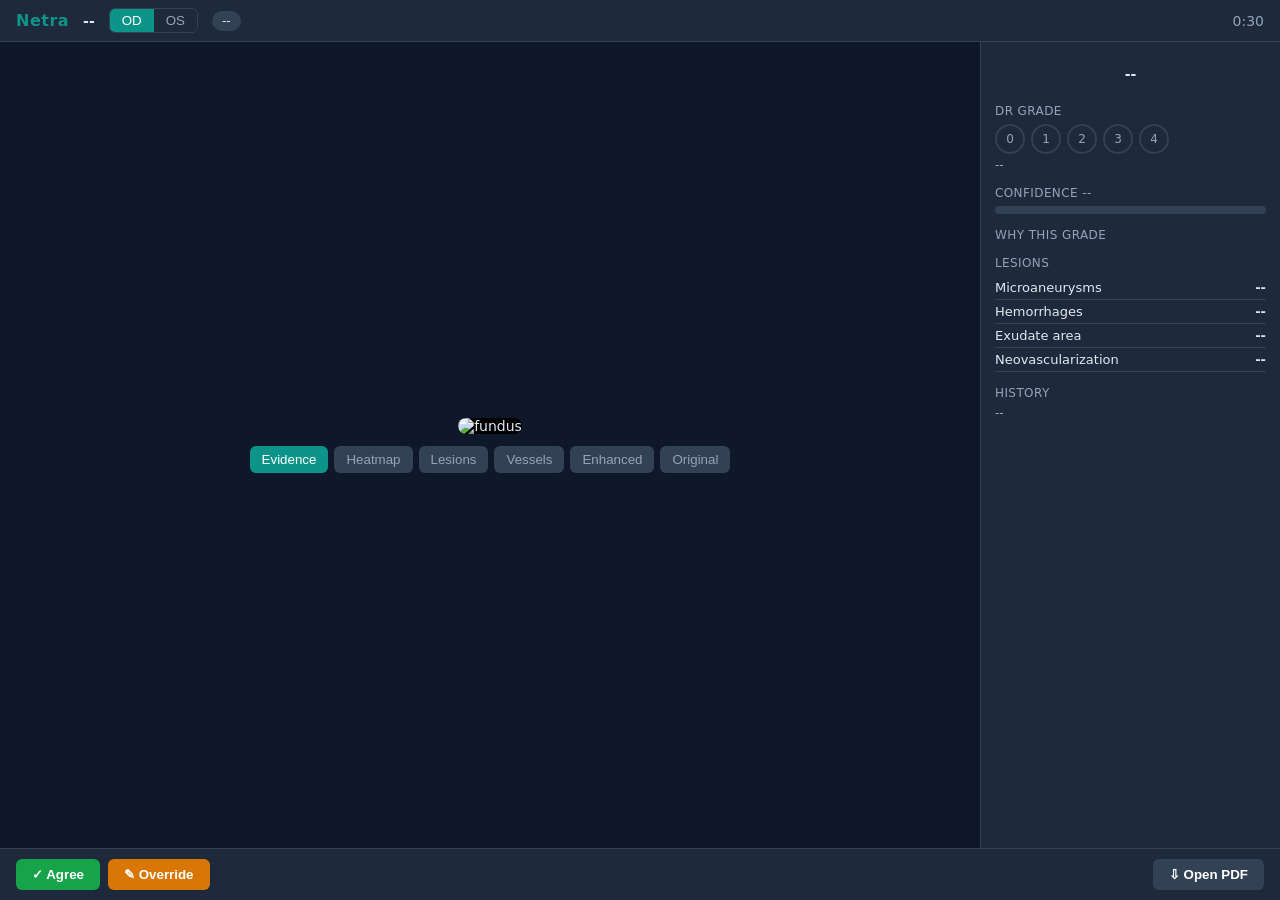
==== app/dashboard.html @ fc71826e "Initial project upload" ====
<!DOCTYPE html>
<html lang="en">
<head>
  <meta charset="UTF-8">
  <title>Netra - DR Screening</title>
  <link rel="stylesheet" href="dashboard.css">
</head>
<body>
  <header id="topbar">
    <span class="brand">Netra</span>
    <span id="patientId">--</span>
    <span class="eye-toggle">
      <button id="eyeOD" class="eye active" data-eye="OD">OD</button>
      <button id="eyeOS" class="eye"        data-eye="OS">OS</button>
    </span>
    <span id="qualityChip" class="chip">--</span>
    <span class="spacer"></span>
    <span id="reviewTimer">0:30</span>
  </header>

  <main id="content">
    <!-- image viewer -->
    <section id="image-panel">
      <img id="fundusImg" alt="fundus">
      <div id="layer-toggles">
        <button class="layer active" data-layer="evidence">Evidence</button>
        <button class="layer" data-layer="gradcam">Heatmap</button>
        <button class="layer" data-layer="lesionOverlay">Lesions</button>
        <button class="layer" data-layer="vesselMap">Vessels</button>
        <button class="layer" data-layer="enhanced">Enhanced</button>
        <button class="layer" data-layer="original">Original</button>
      </div>
    </section>

    <!-- results -->
    <aside id="results-panel">
      <div id="verdict" class="verdict">--</div>

      <div class="block">
        <div class="label">DR Grade</div>
        <div id="grade-pips">
          <span class="pip" data-g="0">0</span>
          <span class="pip" data-g="1">1</span>
          <span class="pip" data-g="2">2</span>
          <span class="pip" data-g="3">3</span>
          <span class="pip" data-g="4">4</span>
        </div>
        <div id="gradeLabel" class="sub">--</div>
      </div>

      <div class="block">
        <div class="label">Confidence <span id="confPct">--</span></div>
        <div class="bar"><div id="confFill"></div></div>
        <div id="method" class="sub"></div>
      </div>

      <div class="block">
        <div class="label">Why this grade</div>
        <ul id="whyList"></ul>
      </div>

      <div class="block">
        <div class="label">Lesions</div>
        <table id="lesionTable">
          <tr><td>Microaneurysms</td><td id="lesMA">--</td></tr>
          <tr><td>Hemorrhages</td><td id="lesHE">--</td></tr>
          <tr><td>Exudate area</td><td id="lesEX">--</td></tr>
          <tr><td>Neovascularization</td><td id="lesNV">--</td></tr>
        </table>
      </div>

      <div class="block" id="historyBlock">
        <div class="label">History</div>
        <div id="historyTrend" class="sub">--</div>
      </div>
    </aside>
  </main>

  <footer id="action-bar">
    <button id="btnAgree"  class="act agree">&#10003; Agree</button>
    <button id="btnOverride" class="act override">&#9998; Override</button>
    <span id="overridePanel" hidden>
      <select id="overrideGrade">
        <option value="0">0 - No DR</option>
        <option value="1">1 - Mild</option>
        <option value="2">2 - Moderate</option>
        <option value="3">3 - Severe</option>
        <option value="4">4 - Proliferative</option>
      </select>
      <input id="overrideNotes" type="text" placeholder="Notes...">
      <button id="btnOverrideSave" class="act agree">Save</button>
    </span>
    <span class="spacer"></span>
    <span id="statusMsg"></span>
    <button id="btnPdf" class="act pdf">&#8681; Open PDF</button>
  </footer>

  <script src="dashboard.js"></script>
</body>
</html>
---- app/dashboard.css ----
* { box-sizing: border-box; margin: 0; padding: 0; }
:root {
  --bg: #0F172A; --panel: #1E293B; --line: #334155; --ink: #E2E8F0;
  --muted: #94A3B8; --teal: #0D9488; --red: #DC2626; --green: #16A34A; --amber: #D97706;
}
html, body { height: 100%; }
body {
  background: var(--bg); color: var(--ink);
  font-family: "Segoe UI", system-ui, sans-serif; font-size: 14px;
  display: flex; flex-direction: column; overflow: hidden;
}

/* top bar */
#topbar {
  display: flex; align-items: center; gap: 14px;
  background: var(--panel); border-bottom: 1px solid var(--line);
  padding: 8px 16px;
}
.brand { font-weight: 700; color: var(--teal); font-size: 16px; letter-spacing: .5px; }
#patientId { font-weight: 600; }
.spacer { flex: 1; }
.eye-toggle { display: inline-flex; border: 1px solid var(--line); border-radius: 6px; overflow: hidden; }
.eye { background: var(--panel); color: var(--muted); border: 0; padding: 4px 12px; cursor: pointer; }
.eye.active { background: var(--teal); color: #fff; }
.chip { padding: 3px 10px; border-radius: 12px; background: var(--line); font-size: 12px; text-transform: capitalize; }
.chip.gradable   { background: var(--green); }
.chip.borderline { background: var(--amber); }
.chip.ungradable { background: var(--red); }
#reviewTimer { font-variant-numeric: tabular-nums; color: var(--muted); }

/* content */
#content { flex: 1; display: flex; overflow: hidden; }
#image-panel {
  flex: 1; display: flex; flex-direction: column; align-items: center;
  justify-content: center; padding: 16px; gap: 12px; min-width: 0;
}
#fundusImg {
  max-width: 100%; max-height: calc(100vh - 190px);
  border-radius: 8px; background: #000; object-fit: contain;
}
#layer-toggles { display: flex; gap: 6px; flex-wrap: wrap; justify-content: center; }
.layer { background: var(--line); color: var(--muted); border: 0; padding: 6px 12px; border-radius: 6px; cursor: pointer; }
.layer.active { background: var(--teal); color: #fff; }

/* results */
#results-panel {
  width: 300px; flex-shrink: 0; background: var(--panel);
  border-left: 1px solid var(--line); padding: 14px; overflow-y: auto;
}
.verdict { padding: 10px; border-radius: 6px; font-weight: 700; text-align: center; margin-bottom: 12px; }
.verdict.refer     { background: var(--red); }
.verdict.routine   { background: var(--green); }
.verdict.recapture { background: var(--amber); }
.block { margin-bottom: 14px; }
.label { font-size: 12px; color: var(--muted); text-transform: uppercase; letter-spacing: .4px; margin-bottom: 6px; }
.sub { font-size: 12px; color: var(--muted); margin-top: 4px; }
#grade-pips { display: flex; gap: 6px; }
.pip { width: 30px; height: 30px; border-radius: 50%; border: 2px solid var(--line);
  display: flex; align-items: center; justify-content: center; font-size: 12px; color: var(--muted); }
.pip.on { background: var(--teal); border-color: var(--teal); color: #fff; }
.pip.cur { box-shadow: 0 0 0 2px var(--ink); }
.bar { background: var(--line); border-radius: 4px; height: 8px; overflow: hidden; }
#confFill { background: var(--teal); height: 100%; width: 0; transition: width .3s; }
#whyList { list-style: none; }
#whyList li { font-size: 12px; padding: 3px 0 3px 12px; position: relative; }
#whyList li::before { content: "\2022"; color: var(--teal); position: absolute; left: 0; }
#lesionTable { width: 100%; border-collapse: collapse; }
#lesionTable td { padding: 4px 0; font-size: 13px; border-bottom: 1px solid var(--line); }
#lesionTable td:last-child { text-align: right; font-weight: 600; }

/* actions */
#action-bar {
  display: flex; align-items: center; gap: 8px;
  background: var(--panel); border-top: 1px solid var(--line); padding: 10px 16px;
}
.act { border: 0; border-radius: 6px; padding: 8px 16px; cursor: pointer; font-weight: 600; color: #fff; }
.act.agree { background: var(--green); }
.act.override { background: var(--amber); }
.act.pdf { background: var(--line); }
#overridePanel { display: inline-flex; gap: 6px; align-items: center; }
[hidden] { display: none !important; }
#overridePanel select, #overridePanel input {
  background: var(--bg); color: var(--ink); border: 1px solid var(--line); border-radius: 6px; padding: 6px;
}
#overrideNotes { width: 160px; }
#statusMsg { color: var(--green); font-size: 13px; }
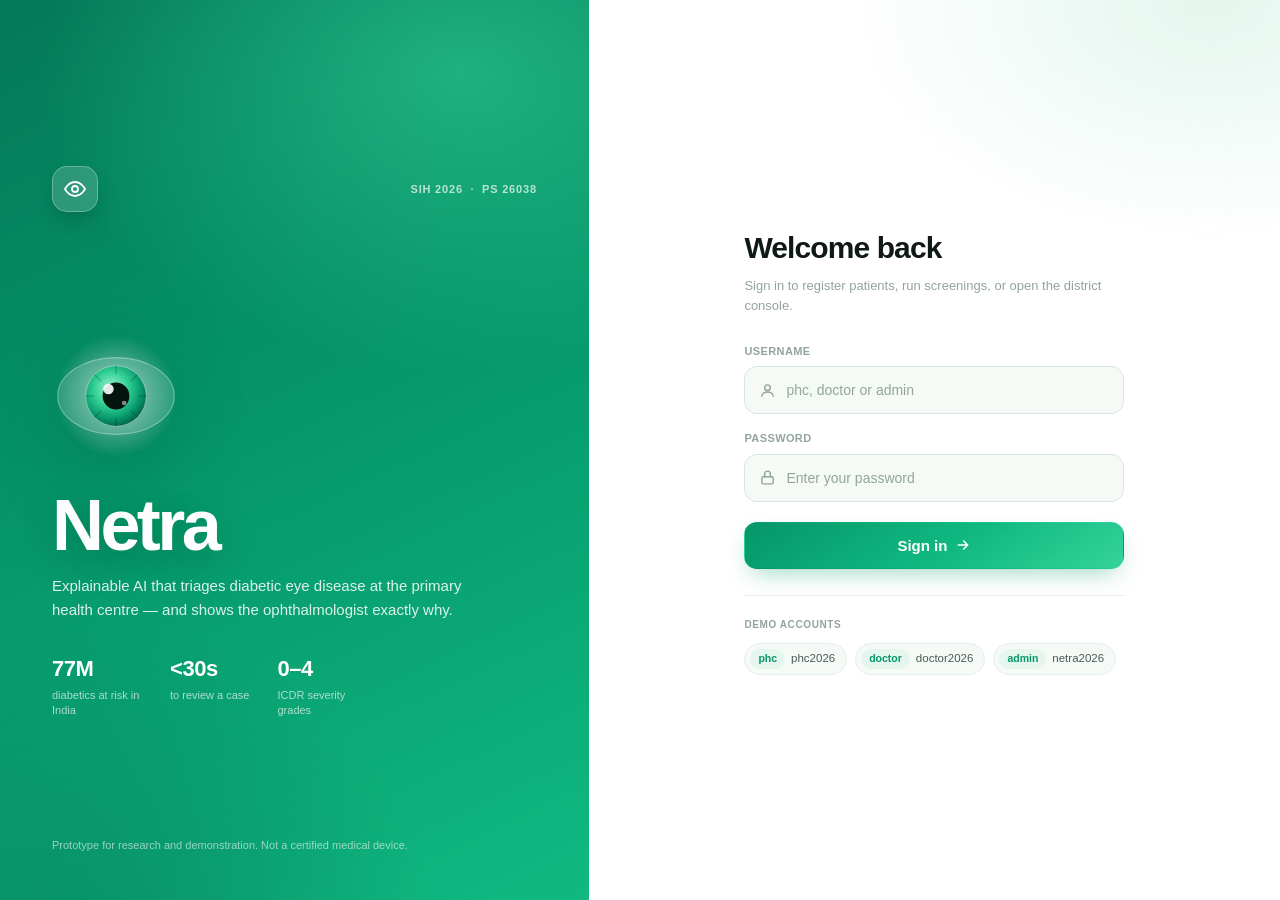
==== commit 5cab0980: "final" ====
--- a/app/dashboard.html
+++ b/app/dashboard.html
@@ -2,99 +2,300 @@
 <html lang="en">
 <head>
   <meta charset="UTF-8">
-  <title>Netra - DR Screening</title>
+  <title>Netra - Retinal Screening</title>
   <link rel="stylesheet" href="dashboard.css">
 </head>
 <body>
-  <header id="topbar">
-    <span class="brand">Netra</span>
-    <span id="patientId">--</span>
-    <span class="eye-toggle">
-      <button id="eyeOD" class="eye active" data-eye="OD">OD</button>
-      <button id="eyeOS" class="eye"        data-eye="OS">OS</button>
-    </span>
-    <span id="qualityChip" class="chip">--</span>
-    <span class="spacer"></span>
-    <span id="reviewTimer">0:30</span>
-  </header>
-
-  <main id="content">
-    <!-- image viewer -->
-    <section id="image-panel">
-      <img id="fundusImg" alt="fundus">
-      <div id="layer-toggles">
-        <button class="layer active" data-layer="evidence">Evidence</button>
-        <button class="layer" data-layer="gradcam">Heatmap</button>
-        <button class="layer" data-layer="lesionOverlay">Lesions</button>
-        <button class="layer" data-layer="vesselMap">Vessels</button>
-        <button class="layer" data-layer="enhanced">Enhanced</button>
-        <button class="layer" data-layer="original">Original</button>
-      </div>
-    </section>
-
-    <!-- results -->
-    <aside id="results-panel">
-      <div id="verdict" class="verdict">--</div>
-
-      <div class="block">
-        <div class="label">DR Grade</div>
-        <div id="grade-pips">
-          <span class="pip" data-g="0">0</span>
-          <span class="pip" data-g="1">1</span>
-          <span class="pip" data-g="2">2</span>
-          <span class="pip" data-g="3">3</span>
-          <span class="pip" data-g="4">4</span>
-        </div>
-        <div id="gradeLabel" class="sub">--</div>
-      </div>
-
-      <div class="block">
-        <div class="label">Confidence <span id="confPct">--</span></div>
-        <div class="bar"><div id="confFill"></div></div>
-        <div id="method" class="sub"></div>
-      </div>
-
-      <div class="block">
-        <div class="label">Why this grade</div>
-        <ul id="whyList"></ul>
-      </div>
-
-      <div class="block">
-        <div class="label">Lesions</div>
-        <table id="lesionTable">
-          <tr><td>Microaneurysms</td><td id="lesMA">--</td></tr>
-          <tr><td>Hemorrhages</td><td id="lesHE">--</td></tr>
-          <tr><td>Exudate area</td><td id="lesEX">--</td></tr>
-          <tr><td>Neovascularization</td><td id="lesNV">--</td></tr>
-        </table>
-      </div>
-
-      <div class="block" id="historyBlock">
-        <div class="label">History</div>
-        <div id="historyTrend" class="sub">--</div>
-      </div>
-    </aside>
+
+<!-- ============================= LOGIN ============================= -->
+<div id="loginView">
+
+  <aside class="lg-brand">
+    <div class="lg-brand-noise"></div>
+    <div class="lg-brand-top">
+      <div class="lg-logo">
+        <svg viewBox="0 0 24 24" fill="none" stroke="currentColor" stroke-width="1.8" stroke-linecap="round" stroke-linejoin="round"><path d="M2 12s3.5-7 10-7 10 7 10 7-3.5 7-10 7-10-7-10-7Z"/><circle cx="12" cy="12" r="3"/></svg>
+      </div>
+      <span class="lg-tag-ps">SIH 2026 &nbsp;·&nbsp; PS 26038</span>
+    </div>
+
+    <div class="lg-brand-mid">
+      <svg class="lg-eye" viewBox="0 0 220 220" fill="none">
+        <defs>
+          <radialGradient id="lgIris" cx="42%" cy="38%" r="65%">
+            <stop offset="0%" stop-color="#a7f3d0"/><stop offset="42%" stop-color="#34d399"/>
+            <stop offset="78%" stop-color="#059669"/><stop offset="100%" stop-color="#065f46"/>
+          </radialGradient>
+          <radialGradient id="lgHalo" cx="50%" cy="50%" r="50%">
+            <stop offset="0%" stop-color="#ffffff" stop-opacity=".55"/><stop offset="100%" stop-color="#ffffff" stop-opacity="0"/>
+          </radialGradient>
+        </defs>
+        <circle cx="110" cy="110" r="104" fill="url(#lgHalo)"/>
+        <ellipse cx="110" cy="110" rx="100" ry="66" fill="#ffffff" fill-opacity=".14"/>
+        <ellipse cx="110" cy="110" rx="100" ry="66" stroke="#ffffff" stroke-opacity=".35" stroke-width="2"/>
+        <circle cx="110" cy="110" r="52" fill="url(#lgIris)"/>
+        <circle cx="110" cy="110" r="52" stroke="#ffffff" stroke-opacity=".4" stroke-width="1.5"/>
+        <circle cx="110" cy="110" r="23" fill="#04140e"/>
+        <circle cx="97" cy="98" r="9" fill="#ffffff" fill-opacity=".9"/>
+        <circle cx="124" cy="122" r="4" fill="#ffffff" fill-opacity=".5"/>
+        <g stroke="#04140e" stroke-opacity=".25" stroke-width="2" stroke-linecap="round" fill="none">
+          <path d="M110 58v14M110 148v14M58 110h14M148 110h14M74 74l10 10M146 146l-10-10M146 74l-10 10M74 146l10-10"/>
+        </g>
+      </svg>
+      <h1>Netra</h1>
+      <p class="lg-mission">Explainable AI that triages diabetic eye disease at the primary health centre &mdash; and shows the ophthalmologist exactly why.</p>
+      <div class="lg-stats">
+        <div><b>77M</b><span>diabetics at risk in India</span></div>
+        <div><b>&lt;30s</b><span>to review a case</span></div>
+        <div><b>0&ndash;4</b><span>ICDR severity grades</span></div>
+      </div>
+    </div>
+
+    <div class="lg-brand-foot">Prototype for research and demonstration. Not a certified medical device.</div>
+  </aside>
+
+  <main class="lg-form">
+    <div class="lg-form-inner">
+      <h2>Welcome back</h2>
+      <p class="lg-sub">Sign in to register patients, run screenings, or open the district console.</p>
+
+      <label class="lg-field">
+        <span>Username</span>
+        <div class="lg-input">
+          <svg viewBox="0 0 24 24" fill="none" stroke="currentColor" stroke-width="2" stroke-linecap="round"><circle cx="12" cy="8" r="4"/><path d="M4 20c0-4 4-6 8-6s8 2 8 6"/></svg>
+          <input id="loginUser" type="text" autocomplete="username" placeholder="phc, doctor or admin">
+        </div>
+      </label>
+
+      <label class="lg-field">
+        <span>Password</span>
+        <div class="lg-input">
+          <svg viewBox="0 0 24 24" fill="none" stroke="currentColor" stroke-width="2" stroke-linecap="round" stroke-linejoin="round"><rect x="4" y="11" width="16" height="10" rx="2"/><path d="M8 11V7a4 4 0 0 1 8 0v4"/></svg>
+          <input id="loginPass" type="password" autocomplete="current-password" placeholder="Enter your password">
+        </div>
+      </label>
+
+      <div class="login-err" id="loginErr" hidden></div>
+
+      <button class="btn primary lg" id="loginBtn">
+        Sign in
+        <svg viewBox="0 0 24 24" fill="none" stroke="currentColor" stroke-width="2.4" stroke-linecap="round" stroke-linejoin="round"><path d="M5 12h14M13 6l6 6-6 6"/></svg>
+      </button>
+
+      <div class="lg-demo">
+        <b>Demo accounts</b>
+        <div class="lg-demo-rows">
+          <span><i>phc</i>phc2026</span>
+          <span><i>doctor</i>doctor2026</span>
+          <span><i>admin</i>netra2026</span>
+        </div>
+      </div>
+    </div>
   </main>
-
-  <footer id="action-bar">
-    <button id="btnAgree"  class="act agree">&#10003; Agree</button>
-    <button id="btnOverride" class="act override">&#9998; Override</button>
-    <span id="overridePanel" hidden>
-      <select id="overrideGrade">
-        <option value="0">0 - No DR</option>
-        <option value="1">1 - Mild</option>
-        <option value="2">2 - Moderate</option>
-        <option value="3">3 - Severe</option>
-        <option value="4">4 - Proliferative</option>
-      </select>
-      <input id="overrideNotes" type="text" placeholder="Notes...">
-      <button id="btnOverrideSave" class="act agree">Save</button>
-    </span>
-    <span class="spacer"></span>
-    <span id="statusMsg"></span>
-    <button id="btnPdf" class="act pdf">&#8681; Open PDF</button>
-  </footer>
-
-  <script src="dashboard.js"></script>
+</div>
+
+<!-- ============================= APP SHELL ============================= -->
+<div id="shell" hidden>
+
+  <nav id="sidebar">
+    <div class="logo">
+      <svg viewBox="0 0 24 24" fill="none" stroke="currentColor" stroke-width="1.9" stroke-linecap="round" stroke-linejoin="round"><path d="M2 12s3.5-7 10-7 10 7 10 7-3.5 7-10 7-10-7-10-7Z"/><circle cx="12" cy="12" r="3"/></svg>
+    </div>
+    <div class="nav" id="sideNav">
+      <button data-nav="screen" class="active" title="Screening"><svg viewBox="0 0 24 24" fill="none" stroke="currentColor" stroke-width="2" stroke-linecap="round" stroke-linejoin="round"><path d="M3 12 12 3l9 9M5 10v10h14V10"/></svg></button>
+      <button data-nav="admin" title="District console"><svg viewBox="0 0 24 24" fill="none" stroke="currentColor" stroke-width="2" stroke-linecap="round" stroke-linejoin="round"><path d="M3 3v18h18M7 14l4-4 4 4 5-6"/></svg></button>
+      <button data-nav="patients" title="Patients"><svg viewBox="0 0 24 24" fill="none" stroke="currentColor" stroke-width="2" stroke-linecap="round" stroke-linejoin="round"><circle cx="9" cy="8" r="3.5"/><path d="M2 20c0-3.5 3-5.5 7-5.5s7 2 7 5.5M17 11l2 2 4-4"/></svg></button>
+    </div>
+    <div class="foot">
+      <button id="logoutBtn" title="Sign out"><svg viewBox="0 0 24 24" fill="none" stroke="currentColor" stroke-width="2" stroke-linecap="round" stroke-linejoin="round"><path d="M9 21H5a2 2 0 0 1-2-2V5a2 2 0 0 1 2-2h4M16 17l5-5-5-5M21 12H9"/></svg></button>
+    </div>
+  </nav>
+
+  <div id="main">
+
+    <header>
+      <div id="patientCtx" class="patient-ctx" hidden></div>
+      <div class="search" id="hdrSearch" hidden>
+        <svg viewBox="0 0 24 24" fill="none" stroke="var(--ink-3)" stroke-width="2" stroke-linecap="round"><circle cx="11" cy="11" r="7"/><path d="m21 21-4.3-4.3"/></svg>
+        <input id="patientSearch" type="text" placeholder="Patient ID or name">
+      </div>
+      <div class="eye-seg" id="eyeSeg" hidden>
+        <button data-eye="OD" class="active">OD</button>
+        <button data-eye="OS">OS</button>
+      </div>
+      <span id="qualityChip" class="chip" hidden><i class="dot"></i><span>--</span></span>
+
+      <span class="spacer"></span>
+
+      <div class="user">
+        <div class="av" id="userAv">--</div>
+        <div class="who"><b id="userName">--</b><span id="userRole">--</span></div>
+      </div>
+    </header>
+
+    <div id="body">
+
+      <!-- ---------- REGISTER / SELECT PATIENT ---------- -->
+      <section id="register">
+        <h1 class="rv-title">Screen a patient</h1>
+        <p class="rv-sub">Find an existing patient, or register a new one to begin.</p>
+
+        <div class="rv-grid">
+          <div class="rv-panel">
+            <div class="rv-panel-t">Find existing patient</div>
+            <div class="search big">
+              <svg viewBox="0 0 24 24" fill="none" stroke="var(--ink-3)" stroke-width="2" stroke-linecap="round"><circle cx="11" cy="11" r="7"/><path d="m21 21-4.3-4.3"/></svg>
+              <input id="findInput" type="text" placeholder="Name, ID or phone">
+            </div>
+            <div class="rv-results" id="findResults"><div class="rv-empty">Start typing to search the registry.</div></div>
+          </div>
+
+          <div class="rv-panel">
+            <div class="rv-panel-t">Register new patient</div>
+            <div class="rv-form">
+              <label class="f-wide">Full name<input id="rgName" type="text" placeholder="e.g. Ramesh Kumar"></label>
+              <label>Age<input id="rgAge" type="number" min="0" max="120" placeholder="years"></label>
+              <label>Sex
+                <select id="rgSex"><option value="">--</option><option>M</option><option>F</option><option>Other</option></select>
+              </label>
+              <label>Phone<input id="rgPhone" type="text" placeholder="10-digit"></label>
+              <label>Village / PHC<input id="rgVillage" type="text" placeholder="e.g. Rampur PHC"></label>
+              <label>Years with diabetes<input id="rgDm" type="number" min="0" max="60" placeholder="years"></label>
+              <label class="f-wide">Notes<input id="rgNotes" type="text" placeholder="hypertension, prior eye disease, ..."></label>
+            </div>
+            <button class="btn primary lg" id="rgSubmit">Register &amp; start screening</button>
+          </div>
+        </div>
+      </section>
+
+      <!-- ---------- SCREENING: landing / loading / dash ---------- -->
+      <section id="landing" hidden>
+        <div class="hero">
+          <div class="hero-visual">
+            <svg class="eyeArt" viewBox="0 0 200 200" fill="none">
+              <defs>
+                <radialGradient id="iris" cx="50%" cy="50%" r="50%"><stop offset="0%" stop-color="#34d399"/><stop offset="55%" stop-color="#10b981"/><stop offset="100%" stop-color="#047857"/></radialGradient>
+                <radialGradient id="glow" cx="50%" cy="50%" r="50%"><stop offset="0%" stop-color="#f59e0b" stop-opacity=".85"/><stop offset="100%" stop-color="#f59e0b" stop-opacity="0"/></radialGradient>
+              </defs>
+              <circle cx="100" cy="100" r="92" fill="#e7f6ef"/><circle cx="100" cy="100" r="92" stroke="#cdeede" stroke-width="2"/>
+              <circle cx="128" cy="92" r="20" fill="url(#glow)"/>
+              <circle cx="100" cy="100" r="46" fill="url(#iris)"/><circle cx="100" cy="100" r="20" fill="#0b1226"/>
+              <circle cx="92" cy="92" r="7" fill="#fff" opacity=".9"/>
+              <g stroke="#c02942" stroke-width="2.2" stroke-linecap="round" opacity=".8" fill="none">
+                <path d="M128 92c8 6 14 16 16 30M128 92c10-2 22 2 30 12M128 92c2-10 10-20 22-24M128 92c-6-8-8-20-4-32M128 92c-12 4-26 2-36-6M128 92c-4 12-14 22-28 26"/>
+              </g>
+              <circle cx="128" cy="92" r="5" fill="#ffd27a"/>
+            </svg>
+          </div>
+          <div class="hero-copy">
+            <h1>Ready to<br><em>screen</em></h1>
+            <p class="tag" id="landingPatient">Patient loaded. Capture or upload the fundus photograph to run the pipeline.</p>
+            <button class="cta" id="ctaOpen">Open fundus image
+              <svg viewBox="0 0 24 24" fill="none" stroke="currentColor" stroke-width="2.4" stroke-linecap="round" stroke-linejoin="round"><path d="M5 12h14M13 6l6 6-6 6"/></svg>
+            </button>
+          </div>
+        </div>
+        <div class="features">
+          <div class="feature"><div class="fi"><svg viewBox="0 0 24 24" fill="none" stroke="currentColor" stroke-width="2" stroke-linecap="round" stroke-linejoin="round"><path d="M2 12s3.5-7 10-7 10 7 10 7-3.5 7-10 7-10-7-10-7Z"/><circle cx="12" cy="12" r="3"/></svg></div><b>Explainable</b><p>Attention map, lesion overlay and a plain-language reason for every grade.</p></div>
+          <div class="feature"><div class="fi"><svg viewBox="0 0 24 24" fill="none" stroke="currentColor" stroke-width="2" stroke-linecap="round" stroke-linejoin="round"><path d="M16 11a4 4 0 1 0-8 0M4 21c0-4 4-6 8-6s8 2 8 6M12 3v2"/></svg></div><b>Human-in-the-loop</b><p>The AI triages, the ophthalmologist agrees or overrides.</p></div>
+          <div class="feature"><div class="fi"><svg viewBox="0 0 24 24" fill="none" stroke="currentColor" stroke-width="2" stroke-linecap="round" stroke-linejoin="round"><path d="M5 12.5 10 8l5 4.5M5 17l5-4.5L15 17M4 21h16M6 3h12"/></svg></div><b>Runs offline</b><p>Full pipeline on a PHC laptop - no internet needed.</p></div>
+        </div>
+      </section>
+
+      <div id="loading" hidden>
+        <div class="scan-eye"></div>
+        <p id="loadText">Analysing fundus image...</p>
+        <div class="dots"><i></i><i></i><i></i><i></i></div>
+      </div>
+
+      <section id="dash" hidden>
+        <div class="d-hero">
+          <div class="fundus-wrap">
+            <div class="fundus-frame" id="fundusFrame">
+              <div class="lens"><img id="fundusImg" alt="fundus"></div>
+              <span class="cap" id="imgCap">Evidence</span>
+              <button class="fs-btn" id="fsBtn" title="Expand"><svg viewBox="0 0 24 24" fill="none" stroke="currentColor" stroke-width="2.2" stroke-linecap="round" stroke-linejoin="round"><path d="M8 3H3v5M16 3h5v5M8 21H3v-5M16 21h5v-5"/></svg></button>
+            </div>
+            <div class="layer-seg" id="layerSeg"></div>
+            <div class="legend" id="legend" hidden>
+              <span><i style="background:var(--ma)"></i>Microaneurysm</span>
+              <span><i style="background:var(--he)"></i>Hemorrhage</span>
+              <span><i style="background:var(--ex)"></i>Exudate</span>
+              <span><i style="background:var(--nv)"></i>Neovascular.</span>
+            </div>
+          </div>
+          <div class="d-headline">
+            <div class="d-topvitals" id="topVitals"></div>
+            <div class="d-title" id="dTitle">--</div>
+            <div class="d-sub" id="dSub">on the 0-4 International Clinical DR scale</div>
+            <div class="xai-strip" id="xaiStrip"></div>
+            <div class="gauges" id="gauges"></div>
+            <div class="verdict" id="verdict">
+              <div class="vi" id="verdictIcon"></div>
+              <div class="vt"><b id="verdictLabel">--</b><span id="verdictSub"></span></div>
+            </div>
+          </div>
+        </div>
+
+        <div class="card">
+          <div class="ct">Lesion Findings</div>
+          <table class="ftable"><thead><tr><th>Indicator</th><th>Normal</th><th>Detected</th><th>Threshold</th><th>Status</th></tr></thead><tbody id="findTbody"></tbody></table>
+        </div>
+
+        <div class="stripcards">
+          <div class="mini"><div class="ct2">Why this grade</div><div class="why" id="whyList"></div></div>
+          <div class="mini"><div class="ct2">Patient history</div><div class="trend empty" id="trend">--</div></div>
+        </div>
+      </section>
+
+      <!-- ---------- ADMIN CONSOLE ---------- -->
+      <section id="admin" hidden>
+        <div class="adm-head">
+          <h1>District Console</h1>
+          <button class="btn" id="admRefresh"><svg viewBox="0 0 24 24" fill="none" stroke="currentColor" stroke-width="2" stroke-linecap="round" stroke-linejoin="round"><path d="M21 12a9 9 0 1 1-3-6.7L21 8M21 3v5h-5"/></svg>Refresh</button>
+        </div>
+        <div class="adm-stats" id="admStats"></div>
+        <div class="adm-cols">
+          <div class="card">
+            <div class="ct">Patients <span id="admCount" class="ct-badge">0</span></div>
+            <div class="adm-tablewrap">
+              <table class="ftable adm-table">
+                <thead><tr><th>Patient</th><th>Age / Sex</th><th>Village</th><th>Screenings</th><th>Latest grade</th><th>Review</th></tr></thead>
+                <tbody id="admTbody"></tbody>
+              </table>
+            </div>
+          </div>
+          <div class="card" id="admDetailCard">
+            <div class="ct">Patient detail</div>
+            <div id="admDetail" class="adm-detail"><div class="rv-empty">Select a patient from the list.</div></div>
+          </div>
+        </div>
+      </section>
+
+    </div>
+
+    <footer id="actionBar" hidden>
+      <button class="btn primary" id="btnAgree"><svg viewBox="0 0 24 24" fill="none" stroke="currentColor" stroke-width="2.6" stroke-linecap="round" stroke-linejoin="round"><path d="M20 6 9 17l-5-5"/></svg>Agree with AI</button>
+      <button class="btn warn" id="btnOverride"><svg viewBox="0 0 24 24" fill="none" stroke="currentColor" stroke-width="2" stroke-linecap="round" stroke-linejoin="round"><path d="M12 20h9M16.5 3.5a2.1 2.1 0 0 1 3 3L7 19l-4 1 1-4Z"/></svg>Override</button>
+      <span id="override-panel" hidden>
+        <select id="overrideGrade"><option value="0">Grade 0 - No DR</option><option value="1">Grade 1 - Mild</option><option value="2">Grade 2 - Moderate</option><option value="3">Grade 3 - Severe</option><option value="4">Grade 4 - Proliferative</option></select>
+        <input id="overrideNotes" type="text" placeholder="Clinical note (optional)">
+        <button class="btn primary" id="btnOverrideSave">Save decision</button>
+      </span>
+      <span class="spacer"></span>
+      <span class="status-msg" id="statusMsg"></span>
+      <button class="btn" id="btnNew">New patient</button>
+      <button class="btn" id="btnPdf"><svg viewBox="0 0 24 24" fill="none" stroke="currentColor" stroke-width="2" stroke-linecap="round" stroke-linejoin="round"><path d="M12 15V3M7 10l5 5 5-5M5 21h14"/></svg>Open report</button>
+    </footer>
+
+    <div id="viewerModal" hidden>
+      <button class="vm-close" id="vmClose"><svg viewBox="0 0 24 24" fill="none" stroke="currentColor" stroke-width="2.4" stroke-linecap="round"><path d="M6 6l12 12M18 6 6 18"/></svg></button>
+      <div class="vm-frame"><div class="lens"><img id="vmImg" alt="fundus enlarged"></div></div>
+      <div class="layer-seg" id="modalLayerSeg"></div>
+    </div>
+
+  </div>
+</div>
+<script src="dashboard.js"></script>
 </body>
 </html>
--- a/app/dashboard.css
+++ b/app/dashboard.css
@@ -1,86 +1,686 @@
-* { box-sizing: border-box; margin: 0; padding: 0; }
+/* ============================================================
+   Netra - Retinal Screening   |   BioTrack-style light UI
+   Runs in MATLAB uihtml (no external fonts / CDNs / chart libs).
+   ============================================================ */
+
+*, *::before, *::after { box-sizing: border-box; margin: 0; padding: 0; }
+
 :root {
-  --bg: #0F172A; --panel: #1E293B; --line: #334155; --ink: #E2E8F0;
-  --muted: #94A3B8; --teal: #0D9488; --red: #DC2626; --green: #16A34A; --amber: #D97706;
-}
+  --bg: #eef4f0;
+  --panel: #ffffff;
+  --panel-2: #f5faf7;
+  --ink-1: #0f1a16;
+  --ink-2: #4b5a53;
+  --ink-3: #93a49b;
+  --line: #e6efe9;
+  --line-2: #d8e6dd;
+
+  /* white + green identity */
+  --accent: #059669;                 /* emerald-600 - text / solid */
+  --accent-2: #10b981;               /* emerald-500 - gradient partner */
+  --accent-3: #34d399;               /* emerald-400 - highlight */
+  --accent-soft: #e4f6ee;            /* faint mint fill */
+  --accent-glow: rgba(5, 150, 105, .42);
+  --grad: linear-gradient(145deg, #059669, #10b981 55%, #34d399);
+
+  --teal: #0d9488;                    /* secondary - confidence gauge */
+  --honey: #f59e0b;                   /* warm accent */
+
+  --good: #16a34a;  --good-bg: #dcf5e4;
+  --warn: #ea8a0b;  --warn-bg: #fdf0d8;
+  --bad:  #ef4444;  --bad-bg:  #fde4e4;
+
+  --g0: #16a34a; --g1: #84cc16; --g2: #f59e0b; --g3: #f97316; --g4: #ef4444;
+
+  --ma: #ef4444; --he: #2563eb; --ex: #f59e0b; --nv: #d946ef;
+
+  --r-lg: 26px; --r-md: 16px; --r-sm: 12px; --r-pill: 999px;
+
+  --sh-sm: 0 1px 2px rgba(6,30,20,.04), 0 4px 14px rgba(6,40,26,.06);
+  --sh-md: 0 2px 6px rgba(6,30,20,.05), 0 18px 44px -14px rgba(6,50,32,.16);
+  --sh-lg: 0 10px 28px rgba(6,40,26,.10), 0 44px 90px -22px rgba(6,50,32,.22);
+  --sh-float: 0 22px 54px -14px rgba(6,50,32,.22);
+  --sh-accent: 0 12px 28px -8px var(--accent-glow);
+
+  --ease: cubic-bezier(.4, 0, .2, 1);
+}
+
 html, body { height: 100%; }
 body {
-  background: var(--bg); color: var(--ink);
-  font-family: "Segoe UI", system-ui, sans-serif; font-size: 14px;
+  font-family: "SF Pro Display", -apple-system, "Segoe UI", Roboto, "Helvetica Neue", Arial, sans-serif;
+  font-size: 13px; line-height: 1.5; color: var(--ink-2);
+  background:
+    radial-gradient(1100px 520px at 10% -8%, rgba(16,185,129,.10), transparent 60%),
+    radial-gradient(880px 460px at 104% 110%, rgba(13,148,136,.08), transparent 58%),
+    radial-gradient(700px 400px at 92% -4%, rgba(245,158,11,.05), transparent 55%),
+    var(--bg);
+  -webkit-font-smoothing: antialiased;
+  overflow: hidden;
+}
+[hidden] { display: none !important; }
+button { font-family: inherit; cursor: pointer; border: 0; background: none; }
+::selection { background: var(--accent-soft); color: var(--accent); }
+*::-webkit-scrollbar { width: 8px; height: 8px; }
+*::-webkit-scrollbar-thumb { background: var(--line-2); border-radius: 6px; }
+
+/* ============================================================ SHELL */
+#shell { height: 100vh; display: flex; padding: 16px; gap: 16px; }
+
+/* ---- sidebar (floating "pinched" pill, BioTrack style) ---- */
+#sidebar {
+  width: 74px; flex-shrink: 0;
+  background: linear-gradient(180deg, #ffffff, var(--panel-2));
+  border-radius: 40px;
+  box-shadow: var(--sh-float), inset 0 1px 0 #fff;
+  display: flex; flex-direction: column; align-items: center;
+  padding: 18px 0 20px; gap: 10px; position: relative;
+}
+#sidebar .logo {
+  width: 44px; height: 44px; border-radius: 15px; margin-bottom: 12px;
+  display: flex; align-items: center; justify-content: center;
+  background: var(--grad);
+  box-shadow: 0 12px 26px -6px var(--accent-glow), inset 0 1px 0 rgba(255,255,255,.4);
+}
+#sidebar .logo svg { width: 23px; height: 23px; color: #fff; }
+#sidebar .nav {
+  display: flex; flex-direction: column; gap: 4px; flex: 1;
+  background: var(--panel-2); border: 1px solid var(--line);
+  border-radius: 26px; padding: 8px 6px; box-shadow: inset 0 2px 6px rgba(6,40,26,.05);
+}
+#sidebar .nav button {
+  width: 44px; height: 44px; border-radius: 14px;
+  display: flex; align-items: center; justify-content: center;
+  color: var(--ink-3); transition: all .18s var(--ease); position: relative;
+}
+#sidebar .nav button svg { width: 19px; height: 19px; }
+#sidebar .nav button:hover { background: #fff; color: var(--ink-2); box-shadow: var(--sh-sm); }
+#sidebar .nav button.active {
+  background: var(--grad); color: #fff;
+  box-shadow: 0 10px 20px -6px var(--accent-glow);
+}
+#sidebar .foot { display: flex; flex-direction: column; align-items: center; gap: 12px; margin-top: 6px; }
+#sidebar .foot button { width: 44px; height: 44px; border-radius: 14px; color: var(--ink-3); display: flex; align-items: center; justify-content: center; transition: all .16s var(--ease); }
+#sidebar .foot button:hover { background: var(--bad-bg); color: var(--bad); }
+#sidebar .toggle {
+  width: 42px; height: 24px; border-radius: 999px; background: var(--grad);
+  position: relative; box-shadow: inset 0 1px 4px rgba(0,0,0,.22), 0 4px 10px -3px var(--accent-glow);
+}
+#sidebar .toggle::after { content: ""; position: absolute; width: 18px; height: 18px; border-radius: 50%; background: #fff; top: 3px; right: 3px; box-shadow: 0 2px 5px rgba(0,0,0,.3); }
+
+/* ---- main panel ---- */
+#main {
+  flex: 1; min-width: 0;
+  background: var(--panel); border-radius: var(--r-lg);
+  box-shadow: var(--sh-lg);
   display: flex; flex-direction: column; overflow: hidden;
-}
-
-/* top bar */
-#topbar {
+  position: relative;
+}
+/* decorative depth orbs */
+#main::before, #main::after {
+  content: ""; position: absolute; border-radius: 50%; pointer-events: none;
+  filter: blur(60px); z-index: 0;
+}
+#main::before { width: 420px; height: 420px; top: -160px; right: -120px;
+  background: radial-gradient(circle, rgba(16,185,129,.14), transparent 70%); }
+#main::after { width: 380px; height: 380px; bottom: -140px; left: 40px;
+  background: radial-gradient(circle, rgba(16,185,129,.10), transparent 70%); }
+#main > * { position: relative; z-index: 1; }
+
+/* ============================================================ HEADER */
+#main > header {
   display: flex; align-items: center; gap: 14px;
-  background: var(--panel); border-bottom: 1px solid var(--line);
-  padding: 8px 16px;
-}
-.brand { font-weight: 700; color: var(--teal); font-size: 16px; letter-spacing: .5px; }
-#patientId { font-weight: 600; }
+  padding: 16px 22px; border-bottom: 1px solid var(--line);
+  flex-shrink: 0; position: relative;
+  background: linear-gradient(180deg, var(--panel-2), var(--panel));
+}
+#main > header::before {
+  content: ""; position: absolute; top: 0; left: 0; right: 0; height: 3px;
+  background: var(--grad);
+}
+.search {
+  display: flex; align-items: center; gap: 8px;
+  background: var(--panel-2); border: 1px solid var(--line);
+  border-radius: var(--r-pill); padding: 7px 7px 7px 15px; width: 260px;
+}
+.search > svg { width: 15px; height: 15px; flex-shrink: 0; }
+.search input { border: 0; background: none; outline: none; flex: 1; min-width: 0; font-size: 13px; color: var(--ink-1); }
+.search input::placeholder { color: var(--ink-3); }
+.search .go {
+  width: 28px; height: 28px; border-radius: 50%;
+  background: var(--grad); color: #fff;
+  display: flex; align-items: center; justify-content: center;
+}
+.search .go svg { width: 13px; height: 13px; }
+
+.eye-seg { display: inline-flex; padding: 3px; gap: 2px; background: var(--panel-2); border: 1px solid var(--line); border-radius: 11px; }
+.eye-seg button { color: var(--ink-3); padding: 5px 13px; border-radius: 8px; font-weight: 650; font-size: 12px; transition: all .16s var(--ease); }
+.eye-seg button.active { background: var(--accent); color: #fff; box-shadow: 0 6px 14px -5px var(--accent-glow); }
+
+.chip {
+  display: inline-flex; align-items: center; gap: 7px;
+  padding: 6px 12px; border-radius: var(--r-pill); font-size: 12px; font-weight: 650;
+  background: var(--panel-2); border: 1px solid var(--line); color: var(--ink-2); text-transform: capitalize;
+}
+.chip .dot { width: 7px; height: 7px; border-radius: 50%; background: var(--ink-3); }
+.chip.gradable   { color: var(--good); background: var(--good-bg); border-color: transparent; }
+.chip.gradable .dot { background: var(--good); }
+.chip.borderline { color: var(--warn); background: var(--warn-bg); border-color: transparent; }
+.chip.borderline .dot { background: var(--warn); }
+.chip.ungradable { color: var(--bad); background: var(--bad-bg); border-color: transparent; }
+.chip.ungradable .dot { background: var(--bad); }
+
 .spacer { flex: 1; }
-.eye-toggle { display: inline-flex; border: 1px solid var(--line); border-radius: 6px; overflow: hidden; }
-.eye { background: var(--panel); color: var(--muted); border: 0; padding: 4px 12px; cursor: pointer; }
-.eye.active { background: var(--teal); color: #fff; }
-.chip { padding: 3px 10px; border-radius: 12px; background: var(--line); font-size: 12px; text-transform: capitalize; }
-.chip.gradable   { background: var(--green); }
-.chip.borderline { background: var(--amber); }
-.chip.ungradable { background: var(--red); }
-#reviewTimer { font-variant-numeric: tabular-nums; color: var(--muted); }
-
-/* content */
-#content { flex: 1; display: flex; overflow: hidden; }
-#image-panel {
-  flex: 1; display: flex; flex-direction: column; align-items: center;
-  justify-content: center; padding: 16px; gap: 12px; min-width: 0;
-}
-#fundusImg {
-  max-width: 100%; max-height: calc(100vh - 190px);
-  border-radius: 8px; background: #000; object-fit: contain;
-}
-#layer-toggles { display: flex; gap: 6px; flex-wrap: wrap; justify-content: center; }
-.layer { background: var(--line); color: var(--muted); border: 0; padding: 6px 12px; border-radius: 6px; cursor: pointer; }
-.layer.active { background: var(--teal); color: #fff; }
-
-/* results */
-#results-panel {
-  width: 300px; flex-shrink: 0; background: var(--panel);
-  border-left: 1px solid var(--line); padding: 14px; overflow-y: auto;
-}
-.verdict { padding: 10px; border-radius: 6px; font-weight: 700; text-align: center; margin-bottom: 12px; }
-.verdict.refer     { background: var(--red); }
-.verdict.routine   { background: var(--green); }
-.verdict.recapture { background: var(--amber); }
-.block { margin-bottom: 14px; }
-.label { font-size: 12px; color: var(--muted); text-transform: uppercase; letter-spacing: .4px; margin-bottom: 6px; }
-.sub { font-size: 12px; color: var(--muted); margin-top: 4px; }
-#grade-pips { display: flex; gap: 6px; }
-.pip { width: 30px; height: 30px; border-radius: 50%; border: 2px solid var(--line);
-  display: flex; align-items: center; justify-content: center; font-size: 12px; color: var(--muted); }
-.pip.on { background: var(--teal); border-color: var(--teal); color: #fff; }
-.pip.cur { box-shadow: 0 0 0 2px var(--ink); }
-.bar { background: var(--line); border-radius: 4px; height: 8px; overflow: hidden; }
-#confFill { background: var(--teal); height: 100%; width: 0; transition: width .3s; }
-#whyList { list-style: none; }
-#whyList li { font-size: 12px; padding: 3px 0 3px 12px; position: relative; }
-#whyList li::before { content: "\2022"; color: var(--teal); position: absolute; left: 0; }
-#lesionTable { width: 100%; border-collapse: collapse; }
-#lesionTable td { padding: 4px 0; font-size: 13px; border-bottom: 1px solid var(--line); }
-#lesionTable td:last-child { text-align: right; font-weight: 600; }
-
-/* actions */
-#action-bar {
+
+.icon-btn {
+  width: 38px; height: 38px; border-radius: 12px;
+  background: var(--panel-2); border: 1px solid var(--line); color: var(--ink-2);
+  display: flex; align-items: center; justify-content: center; transition: all .16s var(--ease);
+}
+.icon-btn:hover { color: var(--accent); border-color: var(--accent-soft); }
+.icon-btn svg { width: 17px; height: 17px; }
+
+.user {
+  display: flex; align-items: center; gap: 10px; padding-left: 6px;
+}
+.user .av {
+  width: 38px; height: 38px; border-radius: 12px;
+  background: linear-gradient(150deg, var(--teal), #14b8a6); color: #fff;
+  display: flex; align-items: center; justify-content: center; font-weight: 750; font-size: 14px;
+}
+.user .who b { display: block; color: var(--ink-1); font-size: 13px; font-weight: 700; }
+.user .who span { font-size: 11px; color: var(--ink-3); }
+
+/* ============================================================ BODY (scroll) */
+#body { flex: 1; overflow-y: auto; overflow-x: hidden; padding: 24px 26px; }
+
+/* ---------- LANDING ---------- */
+#landing { position: relative; }
+#landing::before {  /* faint vitals pulse line */
+  content: ""; position: absolute; left: 0; right: 0; top: 46%; height: 60px; opacity: .5;
+  background-image: url("data:image/svg+xml,%3Csvg xmlns='http://www.w3.org/2000/svg' width='240' height='60' viewBox='0 0 240 60'%3E%3Cpath d='M0 30h70l8-18 10 34 9-42 12 52 8-26h103' fill='none' stroke='%232f6bff' stroke-width='2' stroke-opacity='.35'/%3E%3C/svg%3E");
+  background-repeat: repeat-x; background-size: 240px 60px; pointer-events: none;
+  -webkit-mask: linear-gradient(90deg, transparent, #000 30%, #000 70%, transparent);
+          mask: linear-gradient(90deg, transparent, #000 30%, #000 70%, transparent);
+  animation: drift 18s linear infinite;
+}
+@keyframes drift { to { background-position-x: -240px; } }
+#landing .hero { display: flex; gap: 28px; align-items: center; min-height: 340px; position: relative; }
+#landing .hero-visual { flex: 0 0 42%; display: flex; align-items: center; justify-content: center; }
+#landing .eyeArt { width: 300px; height: 300px; filter: drop-shadow(0 30px 50px rgba(5,150,105,.30)); animation: float 6s ease-in-out infinite; }
+@keyframes float { 0%,100% { transform: translateY(0); } 50% { transform: translateY(-12px); } }
+#landing .hero-copy { flex: 1; }
+#landing h1 {
+  font-size: 52px; line-height: 1.02; font-weight: 800; letter-spacing: -.035em;
+  color: var(--ink-1); margin-bottom: 14px;
+}
+#landing h1 em { font-style: normal; color: var(--accent); }
+#landing .tag { font-size: 15px; color: var(--ink-2); max-width: 440px; margin-bottom: 22px; }
+#landing .impact { display: flex; gap: 30px; margin-bottom: 26px; }
+#landing .impact div b { display: block; font-size: 26px; font-weight: 800; color: var(--ink-1); letter-spacing: -.02em; }
+#landing .impact div span { font-size: 12px; color: var(--ink-3); }
+.cta {
+  display: inline-flex; align-items: center; gap: 9px;
+  background: var(--grad); color: #fff;
+  padding: 14px 24px; border-radius: var(--r-pill); font-weight: 700; font-size: 14px;
+  box-shadow: 0 14px 30px -8px var(--accent-glow); transition: transform .16s var(--ease), box-shadow .16s var(--ease);
+}
+.cta:hover { transform: translateY(-2px); box-shadow: 0 20px 40px -10px var(--accent-glow); }
+.cta svg { width: 16px; height: 16px; }
+
+#landing .features { display: grid; grid-template-columns: repeat(3, 1fr); gap: 16px; margin-top: 30px; }
+#landing .feature {
+  background: linear-gradient(180deg, #fff, var(--panel-2));
+  border: 1px solid var(--line); border-radius: var(--r-md); padding: 18px;
+  box-shadow: var(--sh-sm); transition: transform .18s var(--ease), box-shadow .18s var(--ease);
+}
+#landing .feature:hover { transform: translateY(-3px); box-shadow: var(--sh-md); }
+#landing .feature .fi {
+  width: 40px; height: 40px; border-radius: 12px; margin-bottom: 12px;
+  background: var(--accent-soft); color: var(--accent);
+  display: flex; align-items: center; justify-content: center;
+}
+#landing .feature .fi svg { width: 20px; height: 20px; }
+#landing .feature b { display: block; color: var(--ink-1); font-size: 14px; font-weight: 700; margin-bottom: 4px; }
+#landing .feature p { font-size: 12px; color: var(--ink-3); }
+#landing .disclaimer { margin-top: 22px; font-size: 11px; color: var(--ink-3); font-style: italic; }
+
+/* ---------- LOADING ---------- */
+#loading { position: absolute; inset: 0; z-index: 30; background: rgba(244,247,251,.9); backdrop-filter: blur(5px);
+  display: flex; flex-direction: column; align-items: center; justify-content: center; gap: 20px; overflow: hidden; }
+#loading::before {  /* scanning sweep */
+  content: ""; position: absolute; left: 0; right: 0; height: 140px;
+  background: linear-gradient(180deg, transparent, rgba(16,185,129,.16), transparent);
+  animation: scan 2.2s ease-in-out infinite;
+}
+@keyframes scan { 0% { top: -140px; } 100% { top: 100%; } }
+.scan-eye {
+  width: 96px; height: 96px; border-radius: 50%;
+  background: radial-gradient(circle at 50% 38%, #10b981, #065f46);
+  box-shadow: 0 0 0 8px rgba(16,185,129,.14), 0 0 0 20px rgba(16,185,129,.07), 0 20px 50px -10px var(--accent-glow);
+  display: flex; align-items: center; justify-content: center; position: relative;
+  animation: aura 2.2s ease-in-out infinite;
+}
+.scan-eye::after { content: ""; width: 34px; height: 34px; border-radius: 50%; background: #05070c; box-shadow: inset 0 0 12px rgba(0,0,0,.6); }
+.spinner { display: none; }
+@keyframes spin { to { transform: rotate(360deg); } }
+#loading p { color: var(--ink-2); font-weight: 700; font-size: 14px; z-index: 1; }
+.dots { display: flex; gap: 6px; }
+.dots i { width: 6px; height: 6px; border-radius: 50%; background: var(--line-2); animation: pulse 1.4s ease-in-out infinite; }
+.dots i:nth-child(2){animation-delay:.2s} .dots i:nth-child(3){animation-delay:.4s} .dots i:nth-child(4){animation-delay:.6s}
+@keyframes pulse { 0%,100%{opacity:.3} 50%{opacity:1;background:var(--accent)} }
+
+/* ---------- DASHBOARD ---------- */
+#dash { display: flex; flex-direction: column; gap: 22px; }
+
+/* hero row: 3D-tilted fundus that bleeds into the headline (BioTrack style) */
+.d-hero { display: flex; gap: 34px; align-items: flex-start; position: relative; padding-top: 8px; }
+.fundus-wrap {
+  flex: 0 0 372px; display: flex; flex-direction: column; align-items: center; gap: 16px;
+  perspective: 1400px;
+}
+
+.fundus-frame {
+  --ring-a: #10b981; --ring-soft: rgba(16,185,129,.18); --ring-glow: rgba(16,185,129,.42);
+  position: relative; width: 372px; height: 372px; border-radius: 30px; padding: 8px;
+  background: radial-gradient(circle at 50% 32%, #1b2029, #06080e 82%);
+  box-shadow:
+    -28px 46px 84px -26px rgba(6,40,26,.40),
+    0 14px 34px -10px rgba(6,40,26,.24),
+    0 0 0 1.5px var(--ring-a), 0 0 0 7px var(--ring-soft),
+    inset 0 1px 0 rgba(255,255,255,.05);
+  transform: rotateY(-12deg) rotateX(4deg) rotateZ(-.8deg);
+  transform-style: preserve-3d;
+  transition: transform .5s var(--ease);
+  animation: floatTilt 7s ease-in-out infinite;
+}
+.fundus-frame:hover { transform: rotateY(-4deg) rotateX(2deg); }
+@keyframes floatTilt {
+  0%,100% { transform: rotateY(-12deg) rotateX(4deg) rotateZ(-.8deg) translateY(0); }
+  50%     { transform: rotateY(-12deg) rotateX(4deg) rotateZ(-.8deg) translateY(-11px); }
+}
+.fundus-frame::after {  /* severity-tinted aura */
+  content: ""; position: absolute; inset: -40px; border-radius: 54px; z-index: -1;
+  background: radial-gradient(closest-side, var(--ring-glow), transparent 72%);
+  animation: aura 4.5s ease-in-out infinite;
+}
+@keyframes aura { 0%,100% { opacity: .55; transform: scale(1); } 50% { opacity: 1; transform: scale(1.05); } }
+.fundus-ring { display: none; }
+.lens {
+  width: 100%; height: 100%; border-radius: 23px; overflow: hidden;
+  background: #06080e; display: flex; align-items: center; justify-content: center;
+  box-shadow: inset 0 0 60px rgba(0,0,0,.6);
+}
+.lens img {
+  max-width: 100%; max-height: 100%; width: 100%; height: 100%;
+  object-fit: contain; object-position: center; display: block;
+}
+.fundus-frame .cap {
+  position: absolute; left: 14px; bottom: 14px;
+  padding: 5px 12px; border-radius: 999px; font-size: 11px; font-weight: 700; color: #fff;
+  background: rgba(8,10,16,.7); backdrop-filter: blur(8px); border: 1px solid rgba(255,255,255,.14);
+}
+.fs-btn {
+  position: absolute; top: 12px; right: 12px; width: 32px; height: 32px; border-radius: 10px;
+  display: flex; align-items: center; justify-content: center; color: #fff;
+  background: rgba(8,10,16,.6); backdrop-filter: blur(8px); border: 1px solid rgba(255,255,255,.16);
+  transition: all .16s var(--ease);
+}
+.fs-btn:hover { background: rgba(8,10,16,.85); transform: scale(1.06); }
+.fs-btn svg { width: 15px; height: 15px; }
+
+/* fullscreen viewer */
+#viewerModal {
+  position: absolute; inset: 0; z-index: 60;
+  background: rgba(9,12,20,.78); backdrop-filter: blur(10px);
+  display: flex; flex-direction: column; align-items: center; justify-content: center; gap: 18px;
+  animation: enter .25s var(--ease) both;
+}
+.vm-frame {
+  --ring-a: #10b981; --ring-glow: rgba(16,185,129,.4);
+  position: relative; width: 74vh; height: 74vh; max-width: 680px; max-height: 680px;
+  border-radius: 28px; padding: 7px;
+  background: radial-gradient(circle at 50% 35%, #171b24, #05070c 82%);
+  box-shadow: 0 50px 120px rgba(0,0,0,.55), 0 0 0 1.5px var(--ring-a), 0 0 60px -6px var(--ring-glow);
+}
+.vm-frame .lens { width: 100%; height: 100%; border-radius: 22px; }
+.vm-frame .lens img { width: 100%; height: 100%; object-fit: contain; }
+.vm-close {
+  position: absolute; top: 22px; right: 22px; width: 40px; height: 40px; border-radius: 12px;
+  display: flex; align-items: center; justify-content: center; color: #fff;
+  background: rgba(255,255,255,.12); border: 1px solid rgba(255,255,255,.2);
+}
+.vm-close svg { width: 18px; height: 18px; }
+#viewerModal .layer-seg button { background: rgba(255,255,255,.08); border-color: rgba(255,255,255,.14); color: rgba(255,255,255,.7); }
+#viewerModal .layer-seg button.active { background: var(--accent); color: #fff; }
+.layer-seg { display: flex; flex-wrap: wrap; gap: 6px; }
+.layer-seg button {
+  display: inline-flex; align-items: center; gap: 6px;
+  background: var(--panel-2); border: 1px solid var(--line); color: var(--ink-3);
+  padding: 7px 12px; border-radius: var(--r-pill); font-weight: 650; font-size: 12px;
+  transition: all .16s var(--ease);
+}
+.layer-seg button svg { width: 13px; height: 13px; }
+.layer-seg button:hover { color: var(--ink-1); }
+.layer-seg button.active { background: var(--accent); color: #fff; border-color: transparent; box-shadow: 0 8px 18px -6px var(--accent-glow); }
+.legend { display: flex; gap: 14px; flex-wrap: wrap; font-size: 11px; color: var(--ink-2); }
+.legend span { display: inline-flex; align-items: center; gap: 5px; }
+.legend i { width: 9px; height: 9px; border-radius: 3px; }
+
+.d-headline { flex: 1; min-width: 0; display: flex; flex-direction: column; padding-top: 4px; }
+.d-topvitals { display: flex; gap: 30px; justify-content: flex-end; margin-bottom: 10px; }
+.d-topvitals div { text-align: right; }
+.d-topvitals b { display: block; font-size: 24px; font-weight: 800; color: var(--ink-1); letter-spacing: -.03em; line-height: 1; }
+.d-topvitals span { font-size: 11px; color: var(--ink-3); font-weight: 500; }
+.d-title {
+  font-size: 58px; line-height: .95; font-weight: 800; letter-spacing: -.045em;
+  color: var(--ink-1); margin: 2px 0 6px;
+  background: linear-gradient(180deg, var(--ink-1), #2b3a33);
+  -webkit-background-clip: text; -webkit-text-fill-color: transparent; background-clip: text;
+}
+.d-sub { font-size: 14px; color: var(--ink-3); margin-bottom: 14px; font-weight: 500; }
+
+.xai-strip { display: flex; flex-wrap: wrap; gap: 8px; margin-bottom: 14px; }
+.xai-chip {
+  display: inline-flex; align-items: center; gap: 6px;
+  padding: 5px 11px; border-radius: 999px; font-size: 11px; font-weight: 650;
+  background: var(--panel-2); border: 1px solid var(--line); color: var(--ink-2);
+}
+.xai-chip svg { width: 12px; height: 12px; }
+.xai-chip.ok  { background: var(--good-bg); color: var(--good); border-color: transparent; }
+.xai-chip.mid { background: var(--warn-bg); color: var(--warn); border-color: transparent; }
+.xai-chip.bad { background: var(--bad-bg);  color: var(--bad);  border-color: transparent; }
+
+.verdict {
+  border-radius: 20px; padding: 17px 20px; display: flex; align-items: center; gap: 15px;
+  border: 1px solid var(--line); margin-top: 18px; position: relative; overflow: hidden;
+}
+.verdict::after { content: ""; position: absolute; left: 0; top: 0; bottom: 0; width: 4px; }
+.verdict .vi { width: 46px; height: 46px; border-radius: 14px; display: flex; align-items: center; justify-content: center; flex-shrink: 0; box-shadow: inset 0 1px 0 rgba(255,255,255,.5); }
+.verdict .vi svg { width: 23px; height: 23px; }
+.verdict .vt b { display: block; font-size: 17px; font-weight: 800; letter-spacing: -.01em; }
+.verdict .vt span { font-size: 12px; color: var(--ink-2); }
+.verdict.refer { background: linear-gradient(110deg,#fff 40%,var(--bad-bg)); box-shadow: var(--sh-md), 0 14px 30px -14px rgba(239,68,68,.35); }
+.verdict.refer::after { background: var(--bad); }
+.verdict.refer .vi { background: var(--bad-bg); color: var(--bad); }
+.verdict.refer .vt b { color: var(--bad); }
+.verdict.routine { background: linear-gradient(110deg,#fff 40%,var(--good-bg)); box-shadow: var(--sh-md), 0 14px 30px -14px rgba(22,163,74,.30); }
+.verdict.routine::after { background: var(--good); }
+.verdict.routine .vi { background: var(--good-bg); color: var(--good); }
+.verdict.routine .vt b { color: var(--good); }
+.verdict.recapture { background: linear-gradient(110deg,#fff 40%,var(--warn-bg)); box-shadow: var(--sh-md), 0 14px 30px -14px rgba(234,138,11,.30); }
+.verdict.recapture::after { background: var(--warn); }
+.verdict.recapture .vi { background: var(--warn-bg); color: var(--warn); }
+.verdict.recapture .vt b { color: var(--warn); }
+
+/* gauge cards row */
+.gauges { display: grid; grid-template-columns: repeat(3, 1fr); gap: 16px; }
+.gcard {
+  background: linear-gradient(180deg, #fff, var(--panel-2));
+  border: 1px solid var(--line); border-radius: 20px; padding: 16px 16px 14px;
+  box-shadow: var(--sh-md), inset 0 1px 0 #fff;
+  transition: transform .2s var(--ease), box-shadow .2s var(--ease);
+}
+.gcard:hover { transform: translateY(-3px); box-shadow: var(--sh-lg), inset 0 1px 0 #fff; }
+.gcard .glabel { font-size: 11px; font-weight: 700; color: var(--ink-3); letter-spacing: .4px; text-transform: uppercase; }
+.gcard .gauge { position: relative; height: 92px; margin: 4px 0 2px; }
+.gcard .gauge svg { width: 100%; height: 100%; overflow: visible; display: block; }
+.gcard .gval { position: absolute; left: 0; right: 0; bottom: 2px; text-align: center; font-size: 28px; font-weight: 800; color: var(--ink-1); letter-spacing: -.03em; }
+.gcard .gunit { font-size: 10px; color: var(--ink-3); font-weight: 600; margin-top: 1px; }
+.gcard .grange { display: flex; justify-content: space-between; font-size: 10px; color: var(--ink-3); font-weight: 500; padding: 0 4px; }
+
+/* findings table */
+.card {
+  background: linear-gradient(180deg, #fff, var(--panel-2));
+  border: 1px solid var(--line); border-radius: 20px;
+  box-shadow: var(--sh-md), inset 0 1px 0 #fff; overflow: hidden;
+}
+.card .ct { padding: 16px 20px; font-size: 13px; font-weight: 750; color: var(--ink-1); }
+.ftable { width: 100%; border-collapse: collapse; }
+.ftable th {
+  text-align: left; font-size: 10px; font-weight: 700; letter-spacing: .6px; text-transform: uppercase;
+  color: var(--ink-3); padding: 11px 20px; background: var(--panel-2);
+  border-top: 1px solid var(--line); border-bottom: 1px solid var(--line);
+}
+.ftable td { padding: 14px 20px; font-size: 13px; color: var(--ink-2); border-bottom: 1px solid var(--line); }
+.ftable tbody tr:last-child td { border-bottom: 0; }
+.ftable tbody tr { transition: background .12s var(--ease); }
+.ftable tbody tr:hover { background: var(--accent-soft); }
+.ftable td.ind { font-weight: 750; color: var(--ink-1); }
+.ftable td.res { font-weight: 800; color: var(--ink-1); }
+.ftable .arrow { color: var(--accent); opacity: .55; margin: 0 2px; }
+.pill {
+  display: inline-flex; align-items: center; gap: 5px;
+  padding: 5px 13px; border-radius: var(--r-pill);
+  font-size: 11px; font-weight: 750;
+}
+.pill::before { content: ""; width: 6px; height: 6px; border-radius: 50%; background: currentColor; }
+.pill.normal { background: var(--good-bg); color: var(--good); }
+.pill.elevated { background: var(--warn-bg); color: var(--warn); }
+.pill.high { background: var(--bad-bg); color: var(--bad); }
+
+/* why + history strip */
+.stripcards { display: grid; grid-template-columns: 1.4fr 1fr; gap: 16px; }
+.mini { background: linear-gradient(180deg,#fff,var(--panel-2)); border: 1px solid var(--line); border-radius: var(--r-md); padding: 16px; box-shadow: var(--sh-sm); }
+.mini .ct2 { font-size: 11px; font-weight: 700; letter-spacing: .4px; text-transform: uppercase; color: var(--ink-3); margin-bottom: 10px; }
+.mini .why { display: flex; flex-direction: column; gap: 8px; }
+.mini .why div { display: flex; gap: 8px; font-size: 12px; color: var(--ink-2); }
+.mini .why svg { width: 14px; height: 14px; color: var(--accent); flex-shrink: 0; margin-top: 1px; }
+.mini .trend { font-size: 13px; color: var(--ink-2); line-height: 1.6; }
+.mini .trend.empty { color: var(--ink-3); font-style: italic; }
+
+/* ============================================================ ACTION BAR */
+#main > footer {
+  display: flex; align-items: center; gap: 10px;
+  padding: 14px 22px; border-top: 1px solid var(--line); flex-shrink: 0; background: var(--panel);
+}
+.btn {
+  display: inline-flex; align-items: center; gap: 8px; white-space: nowrap;
+  border: 1px solid var(--line-2); background: #fff; color: var(--ink-1);
+  padding: 10px 16px; border-radius: var(--r-pill); font-weight: 700; font-size: 13px;
+  box-shadow: var(--sh-sm); transition: all .16s var(--ease);
+}
+.btn:hover { transform: translateY(-1px); box-shadow: var(--sh-md); }
+.btn svg { width: 15px; height: 15px; }
+.btn.primary { background: var(--grad); color: #fff; border-color: transparent; box-shadow: 0 10px 24px -8px var(--accent-glow); }
+.btn.warn { color: var(--warn); border-color: var(--warn-bg); }
+.btn:disabled { opacity: .45; pointer-events: none; }
+#override-panel { display: inline-flex; gap: 8px; align-items: center; }
+#override-panel select, #override-panel input {
+  background: var(--panel-2); color: var(--ink-1); border: 1px solid var(--line-2);
+  border-radius: var(--r-pill); padding: 9px 14px; font-family: inherit; font-size: 12px; outline: none;
+}
+#override-panel input { width: 180px; }
+#override-panel select:focus, #override-panel input:focus { border-color: var(--accent); }
+.status-msg { font-size: 12px; font-weight: 700; color: var(--good); display: flex; align-items: center; gap: 6px; }
+.status-msg svg { width: 14px; height: 14px; }
+
+.enter { animation: enter .4s var(--ease) both; }
+@keyframes enter { from { opacity: 0; transform: translateY(10px); } to { opacity: 1; transform: none; } }
+
+@media (max-width: 1150px) {
+  .d-hero { flex-direction: column; }
+  .fundus-wrap { flex: none; }
+  #landing .hero { flex-direction: column; text-align: center; }
+}
+
+/* ============================================================ LOGIN (split) */
+#loginView {
+  position: fixed; inset: 0; z-index: 100;
+  display: flex; background: var(--panel); overflow: hidden;
+}
+
+/* ---- left: brand panel ---- */
+.lg-brand {
+  flex: 0 0 46%; position: relative; overflow: hidden;
+  display: flex; flex-direction: column; justify-content: space-between;
+  padding: 46px 52px;
+  color: #eafff5;
+  background:
+    radial-gradient(700px 500px at 78% 8%, rgba(52,211,153,.55), transparent 60%),
+    radial-gradient(620px 620px at 10% 110%, rgba(4,120,87,.6), transparent 62%),
+    linear-gradient(155deg, #047857 0%, #059669 46%, #10b981 100%);
+}
+.lg-brand-noise {
+  position: absolute; inset: 0; pointer-events: none; opacity: .5; mix-blend-mode: overlay;
+  background-image: radial-gradient(rgba(255,255,255,.5) .5px, transparent .6px);
+  background-size: 22px 22px;
+  -webkit-mask: radial-gradient(120% 90% at 30% 20%, #000, transparent 75%);
+          mask: radial-gradient(120% 90% at 30% 20%, #000, transparent 75%);
+}
+.lg-brand > * { position: relative; z-index: 1; }
+
+.lg-brand-top { display: flex; align-items: center; justify-content: space-between; }
+.lg-logo {
+  width: 46px; height: 46px; border-radius: 15px; display: flex; align-items: center; justify-content: center;
+  background: rgba(255,255,255,.16); border: 1px solid rgba(255,255,255,.28); color: #fff;
+  backdrop-filter: blur(6px); box-shadow: 0 10px 24px -8px rgba(0,0,0,.3);
+}
+.lg-logo svg { width: 24px; height: 24px; }
+.lg-tag-ps { font-size: 11px; font-weight: 700; letter-spacing: .8px; color: rgba(255,255,255,.7); text-transform: uppercase; }
+
+.lg-brand-mid { max-width: 420px; }
+.lg-eye {
+  width: 128px; height: 128px; margin-bottom: 26px;
+  filter: drop-shadow(0 24px 44px rgba(0,0,0,.28));
+  animation: floatSlow 8s ease-in-out infinite;
+}
+@keyframes floatSlow { 0%,100% { transform: translateY(0) rotate(0); } 50% { transform: translateY(-10px) rotate(-1.5deg); } }
+.lg-brand h1 {
+  font-size: 72px; line-height: .92; font-weight: 800; letter-spacing: -.05em;
+  color: #ffffff; margin-bottom: 16px;
+  text-shadow: 0 12px 40px rgba(0,0,0,.22);
+}
+.lg-mission { font-size: 15px; line-height: 1.6; color: rgba(255,255,255,.86); margin-bottom: 30px; }
+.lg-stats { display: flex; gap: 28px; }
+.lg-stats div b { display: block; font-size: 22px; font-weight: 800; letter-spacing: -.02em; color: #fff; }
+.lg-stats div span { font-size: 11px; color: rgba(255,255,255,.66); line-height: 1.35; display: block; max-width: 90px; margin-top: 3px; }
+
+.lg-brand-foot { font-size: 11px; color: rgba(255,255,255,.58); }
+
+/* ---- right: form panel ---- */
+.lg-form {
+  flex: 1; display: flex; align-items: center; justify-content: center; padding: 40px;
+  background:
+    radial-gradient(600px 400px at 90% 0%, var(--accent-soft), transparent 60%),
+    var(--panel);
+}
+.lg-form-inner { width: 100%; max-width: 380px; }
+.lg-form h2 { font-size: 30px; font-weight: 800; letter-spacing: -.03em; color: var(--ink-1); margin-bottom: 6px; }
+.lg-sub { font-size: 13px; color: var(--ink-3); line-height: 1.55; margin-bottom: 26px; }
+
+.lg-field { display: block; margin-bottom: 16px; }
+.lg-field > span { display: block; font-size: 11px; font-weight: 700; letter-spacing: .4px; text-transform: uppercase; color: var(--ink-3); margin-bottom: 7px; }
+.lg-input {
+  display: flex; align-items: center; gap: 10px;
+  border: 1.5px solid var(--line-2); border-radius: 13px; padding: 0 14px; height: 48px;
+  background: var(--panel-2); transition: border-color .15s var(--ease), background .15s var(--ease), box-shadow .15s var(--ease);
+}
+.lg-input svg { width: 17px; height: 17px; color: var(--ink-3); flex-shrink: 0; }
+.lg-input input { flex: 1; min-width: 0; border: 0; background: none; outline: none; font-family: inherit; font-size: 14px; color: var(--ink-1); }
+.lg-input input::placeholder { color: var(--ink-3); }
+.lg-input:focus-within { border-color: var(--accent); background: #fff; box-shadow: 0 0 0 4px var(--accent-soft); }
+.lg-input:focus-within svg { color: var(--accent); }
+
+.login-err {
+  background: var(--bad-bg); color: var(--bad); font-size: 12.5px; font-weight: 700;
+  padding: 10px 14px; border-radius: 11px; margin-bottom: 14px;
   display: flex; align-items: center; gap: 8px;
-  background: var(--panel); border-top: 1px solid var(--line); padding: 10px 16px;
-}
-.act { border: 0; border-radius: 6px; padding: 8px 16px; cursor: pointer; font-weight: 600; color: #fff; }
-.act.agree { background: var(--green); }
-.act.override { background: var(--amber); }
-.act.pdf { background: var(--line); }
-#overridePanel { display: inline-flex; gap: 6px; align-items: center; }
-[hidden] { display: none !important; }
-#overridePanel select, #overridePanel input {
-  background: var(--bg); color: var(--ink); border: 1px solid var(--line); border-radius: 6px; padding: 6px;
-}
-#overrideNotes { width: 160px; }
-#statusMsg { color: var(--green); font-size: 13px; }
+}
+.login-err::before { content: "!"; width: 18px; height: 18px; border-radius: 50%; background: var(--bad); color: #fff; display: flex; align-items: center; justify-content: center; font-size: 12px; flex-shrink: 0; }
+
+.btn.lg { width: 100%; justify-content: center; padding: 14px 20px; font-size: 15px; margin-top: 4px; border-radius: 13px; }
+.btn.lg svg { width: 16px; height: 16px; }
+
+.lg-demo { margin-top: 26px; padding-top: 18px; border-top: 1px solid var(--line); }
+.lg-demo > b { font-size: 10px; font-weight: 700; letter-spacing: .6px; text-transform: uppercase; color: var(--ink-3); }
+.lg-demo-rows { display: flex; flex-wrap: wrap; gap: 8px; margin-top: 10px; }
+.lg-demo-rows span {
+  display: inline-flex; align-items: center; gap: 6px;
+  font-size: 11.5px; color: var(--ink-2); font-variant-numeric: tabular-nums;
+  background: var(--panel-2); border: 1px solid var(--line); border-radius: 999px; padding: 5px 11px 5px 5px;
+}
+.lg-demo-rows span i {
+  font-style: normal; font-weight: 700; color: var(--accent);
+  background: var(--accent-soft); border-radius: 999px; padding: 2px 8px; font-size: 10.5px;
+}
+
+@media (max-width: 900px) {
+  .lg-brand { display: none; }
+}
+
+/* ============================================================ HEADER: patient context */
+.patient-ctx {
+  display: flex; align-items: center; gap: 10px; padding: 6px 12px 6px 6px;
+  background: var(--accent-soft); border: 1px solid rgba(5,150,105,.22); border-radius: var(--r-pill);
+}
+.patient-ctx .pc-av {
+  width: 30px; height: 30px; border-radius: 9px; background: linear-gradient(150deg, var(--teal), #14b8a6);
+  color: #fff; display: flex; align-items: center; justify-content: center; font-weight: 750; font-size: 12px;
+}
+.patient-ctx .pc-t { white-space: nowrap; }
+.patient-ctx .pc-t b { display: block; font-size: 12.5px; font-weight: 750; color: var(--ink-1); line-height: 1.2; }
+.patient-ctx .pc-t span { font-size: 10.5px; color: var(--ink-3); }
+.adm-table td.ind { white-space: nowrap; }
+
+/* ============================================================ REGISTER VIEW */
+#register { max-width: 980px; }
+.rv-title { font-size: 34px; font-weight: 800; letter-spacing: -.03em; color: var(--ink-1); }
+.rv-sub { font-size: 14px; color: var(--ink-3); margin: 4px 0 22px; }
+.rv-grid { display: grid; grid-template-columns: 1fr 1.1fr; gap: 18px; }
+.rv-panel { background: var(--panel); border: 1px solid var(--line); border-radius: var(--r-md); padding: 18px; box-shadow: var(--sh-sm); }
+.rv-panel-t { font-size: 11px; font-weight: 700; letter-spacing: .5px; text-transform: uppercase; color: var(--ink-3); margin-bottom: 12px; }
+.search.big { width: 100%; padding: 9px 9px 9px 15px; }
+.search.big input { font-size: 13px; }
+.rv-results { margin-top: 12px; display: flex; flex-direction: column; gap: 6px; max-height: 320px; overflow-y: auto; }
+.rv-empty { font-size: 12px; color: var(--ink-3); font-style: italic; padding: 8px 4px; }
+.rv-row {
+  display: flex; align-items: center; gap: 10px; padding: 9px 11px; border-radius: var(--r-sm);
+  border: 1px solid var(--line); cursor: pointer; transition: all .14s var(--ease);
+}
+.rv-row:hover { border-color: var(--accent); background: var(--accent-soft); }
+.rv-row .rr-av { width: 30px; height: 30px; border-radius: 9px; background: var(--panel-2); border: 1px solid var(--line); color: var(--ink-2); display: flex; align-items: center; justify-content: center; font-weight: 750; font-size: 11px; }
+.rv-row .rr-t { flex: 1; }
+.rv-row .rr-t b { display: block; font-size: 13px; color: var(--ink-1); }
+.rv-row .rr-t span { font-size: 11px; color: var(--ink-3); }
+.rv-row .rr-meta { font-size: 11px; color: var(--ink-3); text-align: right; }
+.rv-form { display: grid; grid-template-columns: 1fr 1fr; gap: 12px; margin-bottom: 16px; }
+.rv-form label { display: flex; flex-direction: column; gap: 5px; font-size: 11px; font-weight: 700; color: var(--ink-3); text-transform: uppercase; letter-spacing: .3px; }
+.rv-form label.f-wide { grid-column: 1 / -1; }
+.rv-form input, .rv-form select {
+  border: 1px solid var(--line-2); border-radius: var(--r-sm); padding: 9px 11px;
+  font-family: inherit; font-size: 13px; color: var(--ink-1); background: var(--panel-2); outline: none;
+}
+.rv-form input:focus, .rv-form select:focus { border-color: var(--accent); background: #fff; }
+
+/* ============================================================ ADMIN CONSOLE */
+#admin { max-width: 100%; }
+.adm-head { display: flex; align-items: center; justify-content: space-between; margin-bottom: 18px; }
+.adm-head h1 { font-size: 30px; font-weight: 800; letter-spacing: -.03em; color: var(--ink-1); }
+.adm-stats { display: grid; grid-template-columns: repeat(5, 1fr); gap: 14px; margin-bottom: 18px; }
+.adm-stat { background: linear-gradient(180deg,#fff,var(--panel-2)); border: 1px solid var(--line); border-radius: var(--r-md); padding: 14px 16px; box-shadow: var(--sh-sm); }
+.adm-stat .as-v { font-size: 26px; font-weight: 800; color: var(--ink-1); letter-spacing: -.02em; }
+.adm-stat .as-l { font-size: 11px; color: var(--ink-3); margin-top: 2px; }
+.adm-cols { display: grid; grid-template-columns: 1.5fr 1fr; gap: 16px; align-items: start; }
+.ct-badge { display: inline-block; margin-left: 6px; padding: 1px 8px; border-radius: 999px; background: var(--accent-soft); color: var(--accent); font-size: 11px; font-weight: 700; }
+.adm-tablewrap { max-height: 460px; overflow-y: auto; }
+.adm-table th { position: sticky; top: 0; background: var(--panel-2); z-index: 1; }
+.adm-table tbody tr { cursor: pointer; transition: background .12s var(--ease); }
+.adm-table tbody tr:hover { background: var(--accent-soft); }
+.adm-table tbody tr.sel { background: var(--accent-soft); box-shadow: inset 3px 0 0 var(--accent); }
+.g-badge { display: inline-flex; align-items: center; gap: 6px; font-weight: 750; }
+.g-dot { width: 9px; height: 9px; border-radius: 50%; }
+.adm-detail { padding: 4px; }
+.pd-profile { display: flex; gap: 12px; align-items: center; padding: 14px; background: var(--panel-2); border-radius: var(--r-md); margin-bottom: 14px; }
+.pd-profile .pd-av { width: 46px; height: 46px; border-radius: 13px; background: linear-gradient(150deg, var(--teal), #14b8a6); color: #fff; display: flex; align-items: center; justify-content: center; font-weight: 800; font-size: 16px; }
+.pd-profile .pd-t b { display: block; font-size: 15px; color: var(--ink-1); font-weight: 750; }
+.pd-profile .pd-t span { font-size: 11.5px; color: var(--ink-3); }
+.pd-meta { display: grid; grid-template-columns: 1fr 1fr; gap: 8px 14px; font-size: 12px; color: var(--ink-2); margin-bottom: 16px; }
+.pd-meta div b { color: var(--ink-3); font-weight: 600; font-size: 10.5px; text-transform: uppercase; letter-spacing: .3px; display: block; }
+.pd-sc-t { font-size: 11px; font-weight: 700; letter-spacing: .4px; text-transform: uppercase; color: var(--ink-3); margin-bottom: 10px; }
+.pd-sc { display: flex; flex-direction: column; gap: 8px; }
+.pd-scrow { display: flex; align-items: center; gap: 12px; padding: 10px 12px; border: 1px solid var(--line); border-radius: var(--r-sm); }
+.pd-scrow .pd-grade { width: 34px; height: 34px; border-radius: 10px; display: flex; align-items: center; justify-content: center; font-weight: 800; color: #fff; font-size: 15px; flex-shrink: 0; }
+.pd-scrow .pd-info { flex: 1; }
+.pd-scrow .pd-info b { display: block; font-size: 12.5px; color: var(--ink-1); }
+.pd-scrow .pd-info span { font-size: 11px; color: var(--ink-3); }
+.pd-scrow .lk { font-size: 11px; font-weight: 700; color: var(--accent); cursor: pointer; }
